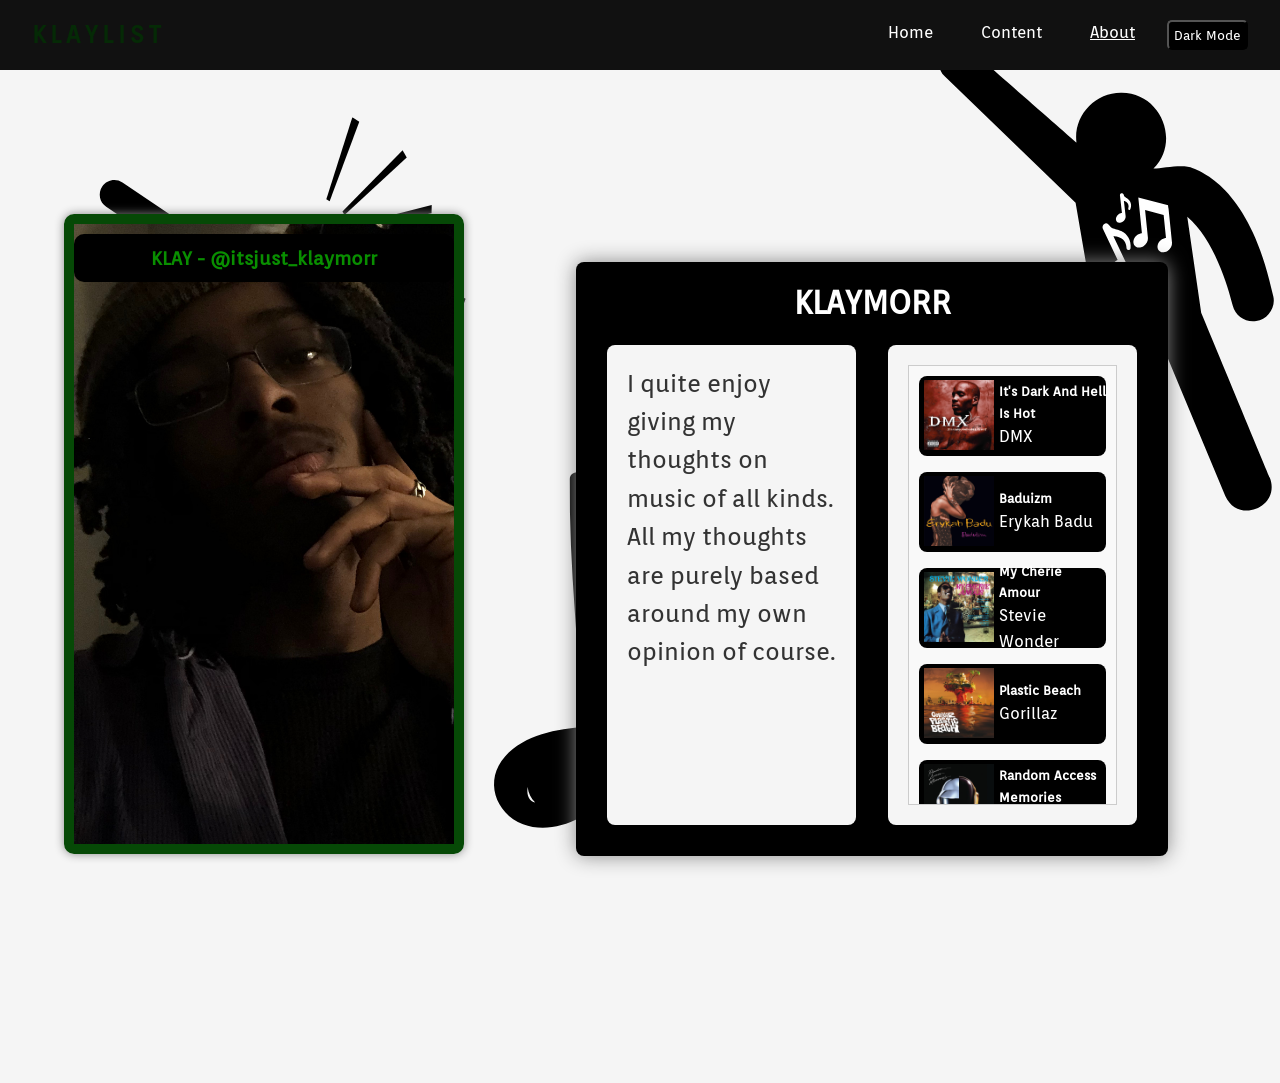
==== about.html @ 1bd3f994 "Add files via upload" ====
<!DOCTYPE html>
<html lang="en">
<head>
  <meta charset="UTF-8">
  <meta name="viewport" content="width=device-width, initial-scale=1.0">
  <title>KLAYLIST</title>
  <link rel="stylesheet" href="styles.css">
  <style>
    @import url('https://fonts.googleapis.com/css2?family=Orienta&display=swap');
</style>
</head>
<body>

  <header>
    <div class="logo"><a href="index.html">KLAYLIST</a></div>
    <nav>
      <button id="hamburger" class="hamburger">&#9776;</button>
      <ul id="nav-items" class="nav-items">
        <li><a href="#home">Home</a></li>
          <li class="dropdown">
            <a href="#genres" class="dropdown-toggle">Content</a>
            <ul class="dropdown-menu">
              <li><a href="album-reviews.html">Album Reviews</a></li>
              <li><a href="#pop">Artist Reviews</a></li>
              <li><a href="article.html">Articles</a></li>
              <li><a href="#jazz">Matchups</a></li>
            </ul>
          </li>
        <li><a class="active" href="about.html">About</a></li>
        <button id="theme-toggle" class="theme-toggle">Dark Mode</button>
      </ul>      
    </nav>
  </header>

  <main>

    <img class="decor-1" src="assets/fly.png">
    <img class="decor-2" src="assets/note.png">
    <img class="decor-3" src="assets/sing.png">

      <section id="spin-card">
        <a href="https://www.instagram.com/itsjust_klaymorr/?locale=gb&hl=am-et">
        <div class="spin-card-s1">
          <div class="spin-card-container">
            <div class="spin-card">
              <div class="front-card">
                <div class="top-banner">

                  <div class="left-banner">
                    <h3>KLAY - @itsjust_klaymorr</h3>
                  </div>

                </div>
                
                <!-- <img src="ph.png" alt="Front Image"/><hr> -->
                <!-- <p>Some words</p> -->

              </div>
              <div class="back-card">
                <img src="card-bg.png" alt="Back Image"/>
              </div>
              
            </div>
          </div>
        </div>
      </a>


          <div class="spin-card-s2">
              <center><h1>KLAYMORR</h1></center>

              <p class="age" id="age"></p>
              <div class="block-hold">
                <div class="block">
                    <p>I quite enjoy giving my thoughts on music of all kinds. All my thoughts are purely based around my own opinion of course.</p>
                </div>

                <div class="block">

                  <div class="scroll-section">

                    <div class="scroll-content">
                      <div class="sc-image">
                          <img src="covers/DMX/IDAHIS.png">
                      </div>

                        <div class="sc-text">
                          <h3>It's Dark And Hell Is Hot</h3>
                          <p>DMX</p>
                        </div>
                    </div>

                    <div class="scroll-content">
                      <div class="sc-image">
                          <img src="covers/Erykah Badu/Baduizm.png">
                      </div>

                        <div class="sc-text">
                          <h3>Baduizm</h3>
                          <p>Erykah Badu</p>
                        </div>
                    </div>

                    <div class="scroll-content">
                      <div class="sc-image">
                          <img src="covers/Stevie Wonder/My Cherie Amour.png">
                      </div>

                        <div class="sc-text">
                          <h3>My Cherie Amour</h3>
                          <p>Stevie Wonder</p>
                        </div>
                    </div>

                    <div class="scroll-content">
                      <div class="sc-image">
                          <img src="covers/Gorillaz/Plastic Beach.png">
                      </div>

                        <div class="sc-text">
                          <h3>Plastic Beach</h3>
                          <p>Gorillaz</p>
                        </div>
                    </div>

                    <div class="scroll-content">
                      <div class="sc-image">
                          <img src="covers/Daft Punk/RAM.png">
                      </div>

                        <div class="sc-text">
                          <h3>Random Access Memories</h3>
                          <p>Daft Punk</p>
                        </div>
                    </div>

                    <div class="scroll-content">
                      <div class="sc-image">
                          <img src="covers/EARTHGANG/Mirrorland.png">
                      </div>

                        <div class="sc-text">
                          <h3>Mirrorland</h3>
                          <p>EARTHGANG</p>
                        </div>
                    </div>

                    <div class="scroll-content">
                      <div class="sc-image">
                          <img src="covers/Big K.R.I.T/4IAMLT.png">
                      </div>

                        <div class="sc-text">
                          <h3>4eva Is A Mighty Long Time</h3>
                          <p>Big K.R.I.T.</p>
                        </div>
                    </div>

                    <div class="scroll-content">
                      <div class="sc-image">
                          <img src="covers/J. Cole/4YEO.png">
                      </div>

                        <div class="sc-text">
                          <h3>4 Your Eyez Only</h3>
                          <p>J. Cole</p>
                        </div>
                    </div>

                    <div class="scroll-content">
                      <div class="sc-image">
                          <img src="covers/Young Thug/BTG.png">
                      </div>

                        <div class="sc-text">
                          <h3>Beautiful Thugger Girls</h3>
                          <p>Young Thug</p>
                        </div>
                    </div>

                    <div class="scroll-content">
                      <div class="sc-image">
                          <img src="covers/Childish Gambino/BTI.png">
                      </div>

                        <div class="sc-text">
                          <h3>Because The Internet</h3>
                          <p>Childish Gambino</p>
                        </div>
                    </div>

                  </div>
                </div>
              </div>
          </div>
        </a>

      </section>
  </main>


    <!-- Footer -->

    <footer>
      <p>&copy; 2024 KLAYLIST. All rights reserved.</p>
      <p>Follow me on <a href="https://www.instagram.com/itsjust_klaymorr/?locale=gb&hl=am-et">Instagram</a></p>
    </footer>

    <script src="script.js"></script>

</body>
</html>
---- styles.css ----
* {
    margin: 0;
    padding: 0;
    box-sizing: border-box;
    scroll-behavior: smooth;
  }

  :root {
    --bg-color: #f5f5f5;
    --text-color: #333;
    --sec-text: #000000;
    --header-bg: #111;
    --header-text: #fff;
    --card-bg: #fff;
    --btn-bg: #000000;
    --btn-text: #fff;
    --toggle-text: #fff;
    --toggle-bg: #000000;
    --shadow-color: #064906;
    --light-color: #ffffff;
    --link-color: #052a06;
    --genre-color: #ffffff;
    --box-color: #1b431b;
    --box-text: #ffffff;
    --box-text2: #000000;
    --sub: #000000;
    --mono: #000000;
    --card-border: #064906;
  }
  
  /* Dark Mode Variables */
  .dark-mode {
    --bg-color: #121212;
    --text-color: #e0e0e0;
    --sec-text: #000000;
    --header-bg: #1e1e1e;
    --header-text: #e0e0e0;
    --card-bg: #1e1e1e;
    --btn-bg: #098e00;
    --btn-text: #ffffff;
    --toggle-text: #000000;
    --toggle-bg: #fff;
    --light-color: #ffffff;
    --link-color: #036f03;
    --genre-color: #ffffff;
    --box-color: #1b431b;
    --box-text: #ffffff;
    --box-text2: #ffffff;
    --sub: #fff;
    --mono: #ffffff;
    --card-border: #ffffff;
  } 

  html, body {
    overflow-x: hidden;
    height: 100%; /* Ensure the entire viewport height is covered */
    display: flex;
    flex-direction: column;
  }

  main {
    flex: 1;
  }
  
  body {
    font-family: Arial, sans-serif;
    line-height: 1.6;
    background-color: var(--bg-color);
    color: var(--text-color);
    font-family: "Orienta", sans-serif;
    transition: .5s ease-in-out;
  }
  a {
    text-decoration: none;
    color: var(--link-color);
  }
  a:hover {
    text-decoration: underline;
  }
  
  .orienta-regular {
    font-family: "Orienta", sans-serif;
    font-weight: 400;
    font-style: normal;
  }  

  .subheading {
    text-align: center;
    margin: 1rem;
    color: var(--btn-text);
  }

  @view-transition {
    navigation: auto;
  }

  /* Header */
  header {
    background-color: var(--header-bg);
    color: var(--header-text);
    display: flex;
    justify-content: space-between;
    align-items: center; /* Ensures items are vertically aligned */
    padding: 1rem 2rem;
    position: relative;
  }
  header .logo {
    font-size: 1.5rem;
    font-weight: bold;
    letter-spacing: 5px;
    text-decoration: none;
    color: #098e00;
  }
  
  header nav ul {
    list-style: none;
    display: flex;
    gap: 1rem;
  }
  header nav ul li a {
    color: var(--header-text);
    font-size: 1rem;
    margin: 1rem;
  }

  .active {
    text-decoration: underline;
  }

  .theme-toggle {
    color: var(--toggle-text);
    background-color: var(--toggle-bg);
    font-family: "Orienta", sans-serif;
    padding: 5px;
    border-radius: 5px;
    transition: .3s ease-in-out;
}

.theme-toggle:hover {
    box-shadow: 0px 0px 20px #888888;
}

.main-button {
  cursor: pointer;
  color: var(--toggle-text);
  background-color: var(--toggle-bg);
  font-family: "Orienta", sans-serif;
  padding: 1rem;
  border-radius: 5px;
  margin: 2rem;
  transition: .3s ease-in-out;
}

.main-button:hover {
  background-color: black;
  color: white;
}

  /* Hamburger Button */
.hamburger {
  display: none; /* Hidden by default on larger screens */
  font-size: 1.5rem;
  background: none;
  border: none;
  color: var(--header-text);
  cursor: pointer;
  margin: 0; /* Reset any default margin */
  padding: 0; /* Reset padding */
  transition: 0.3s ease-in-out;
}

/* Navigation Items */
.nav-items {
  list-style: none;
  display: flex;
  gap: 1rem;
  z-index: 2;
}

@media (max-width: 768px) {
  .hamburger {
    display: block; /* Show hamburger on smaller screens */
  }

  .nav-items {
    display: none; /* Hide nav items initially */
    flex-direction: column;
    position: absolute;
    top: 100%;
    right: 0;
    background-color: var(--header-bg);
    width: 100%;
    padding: 1rem;
    box-shadow: 0 4px 6px rgba(0, 0, 0, 0.1);
    text-align: center;
  }

  .nav-items.show {
    display: flex; /* Show nav items when toggled */
    position: absolute;
  }
}
  

.sub-head {
  color: var(--sub);
  text-align: center;
}

        /* Card styling */
        .card {
            margin: 10px auto;
            padding: 15px;
            max-width: 400px;
            border: 1px solid #ccc;
            border-radius: 5px;
            background-color: #fafafa;
            box-shadow: 0 2px 5px rgba(0, 0, 0, 0.1);
            display: none; /* Hidden by default */
        }

        .card.visible {
            display: block;
        }

        .card-title {
            font-size: 18px;
            font-weight: bold;
        }

        .card-content {
            font-size: 14px;
            color: #555;
        }


  /* Hero Section */


.hero {
    color: var(--light-color);
    padding: 5px;
    height: 250px;
    margin-top: 0px;
    text-align: center;
  }
  
  .overwrap {
    background-image: url("banner.png");
    background-repeat:no-repeat;
    background-size: cover;
    background-position: center;
    background-attachment: fixed;
    justify-content: center;
    align-items: center;
  }
  
  .hero p {
    color: var(--light-color);
  }
  
  .hero h1 {
    margin-top: 4.3rem;
    margin-bottom: 0;
    font-size: 50px;
  }


  /* Main sections */
  main {
    padding: 2rem;
  }

  .flex {
    display: flex;
  }

  @media (max-width: 768px) {
    .flex {
      flex-direction: column;
    }
  }

  .featured {
    display: inline-block;
    background-color: var(--card-bg);
    color: var(--text-color);
    padding: 1.5rem;
    margin-bottom: 2rem;
    border-radius: 8px;
    box-shadow: 0 4px 6px rgba(0, 0, 0, 0.1);
    width: 75%;
  }
  .featured h1 {
    margin-bottom: 1rem;
  }
  .featured-item {
    display: flex;
    gap: 1rem;
    justify-content: center;
    align-items: center;
  }
  .featured-item img {
    min-width: 50%;
    max-width: 150px;
    border-radius: 8px;
    margin-right: 10px;
    border-style: solid;
    border-color: white;
  }
  .featured-item .btn {
    display: inline-block;
    background-color: var(--btn-bg);
    color: var(--btn-text);
    padding: 0.5rem 1rem;
    border-radius: 5px;
    margin-top: 1rem;
    transition: .3s ease-in-out;
  }

  .featured-item .btn:hover {
    box-shadow: 0px 0px 20px #888888;
  }


  .side-hero {
    width: 100%;
    display: inline-block;
    background-color: var(--card-bg);
    color: var(--text-color);
    padding: 1.5rem;
    margin-bottom: 2rem;
    border-radius: 8px;
    box-shadow: 0 4px 6px rgba(0, 0, 0, 0.1);
    margin-left: 20px;
  }
  .side-hero h1 {
    margin-bottom: 1rem;
  }
  .side-hero-item {
    display: flex;
    gap: 1rem;
  }
  .side-hero-item img {
    max-width: 150px;
    border-radius: 8px;
  }
  .side-hero-item .btn {
    display: inline-block;
    background: #007BFF;
    color: #fff;
    padding: 0.5rem 1rem;
    border-radius: 5px;
    margin-top: 0.5rem;
  }
  .side-hero-item .btn:hover {
    background: #0056b3;
  }
  
  /* Recent reviews */
  .recent-reviews {
    background-color: var(--card-bg);
    color: var(--text-color);
    padding: 2.5rem;
    border-radius: 8px;
    box-shadow: 0 4px 6px rgba(0, 0, 0, 0.1);
  }
  .review-grid {
    display: grid;
    grid-template-columns: repeat(auto-fit, minmax(200px, 1fr));
    gap: 1rem;
  }
  .review-card {
    background: #f9f9f9;
    border: 1px solid #ddd;
    border-radius: 8px;
    padding: 1rem;
    text-align: center;
  }
  .review-card img {
    max-width: 100%;
    border-radius: 8px;
  }
  .review-card h3 {
    margin: 0.5rem 0;
    color: var(--sec-text);
  }

  .review-card p {
    color: var(--sec-text);
  }

  .review-card img {
    width: 100%; 
    aspect-ratio: 3 / 2;
    object-fit: cover;
    border-radius: 8px;
    /* filter: grayscale(100%) sepia(100%) hue-rotate(95deg) saturate(300%) brightness(70%);
    transition: filter 0.3s ease; */
  }

  /* .review-card img:hover {
    filter: none;
  } */

  /* Grid Review Card */

  .grid-review-card {
    background-color: black;
    border-radius: 8px;
    width: 100%; /* Allows the card to take up its full column */
    max-width: 100%; /* Optional: Limits card growth */
    margin: 0 auto;
    padding: 5px;
    cursor: pointer;
    transition: .3s ease-in-out;
  }

  .grid-review-card:hover {
    box-shadow: 0px 0px 20px #888888;
  }

  .grid-review-card img {
    width: 100%;
    padding: 10px;
    aspect-ratio: 3 / 2;
    object-fit: cover;
  }

  .grid-review-card, h3 p {
    text-align: center;
    color: white;
  }

  .flex5 {
    display: grid;
    grid-template-columns: repeat(auto-fit, minmax(250px, 1fr));
    gap: 1rem; /* Adds consistent spacing between cards */
    padding: 1rem; /* Optional: Adds inner spacing around the container */
    width: 100%; /* Ensures the container does not exceed its parent */
    box-sizing: border-box;
  }

  @media (max-width: 768px) { /* For smaller screens */
      .flex5 {
          grid-template-columns: repeat(2, 1fr); 
      }
  }

  @media (max-width: 480px) { /* For iPhone and similar small screens */
    .flex5 {
        grid-template-columns: repeat(2, 1fr); /* Force exactly 2 cards per row */
        gap: 0.5rem; /* Optional: Smaller gap for tighter layouts */
    }
    .grid-review-card {
      font-size: 12px;
    }
  }

  .flex6 {
    display: grid;
    grid-template-columns: repeat(auto-fit, minmax(250px, 1fr));
    gap: 1rem; /* Adds consistent spacing between cards */
    padding: 1rem; /* Optional: Adds inner spacing around the container */
    width: 100%; /* Ensures the container does not exceed its parent */
    box-sizing: border-box;
  }

  @media (max-width: 768px) { /* For smaller screens */
    .flex6 {
        grid-template-columns: repeat(2, 1fr); 
    }
  }

  @media (max-width: 480px) { /* For iPhone and similar small screens */
    .flex6 {
        grid-template-columns: repeat(2, 1fr); /* Force exactly 2 cards per row */
        gap: 0.5rem; /* Optional: Smaller gap for tighter layouts */
    }
    .grid-review-card {
      font-size: 12px;
    }
  }

/* S-Side Section */

  .s-side img {
    width: 15%;
    margin: 5px;
    margin-top: 1.5rem;
    cursor: pointer;
    transition: .3s ease-in-out;
  }

  .s-side img:hover {
    box-shadow: 0px 0px 20px #888888;
  }

  .s-side img, .init {
    margin-left: 3.5rem;
  }

  /* Quote Stuff */

  .quote-container {
    display: flex;
    justify-content: center;
    align-items: center;
  }
  
  .quote-content {
    font-family: "Orienta", sans-serif;
    background-color: red; 
  }
  

  /* Underground Section */

  .underground-section {
    background-color: var(--card-bg);
    color: var(--text-color);
    padding: 1.5rem;
    border-radius: 8px;
    box-shadow: 0 4px 6px rgba(0, 0, 0, 0.1);
    margin-top: 2rem;
  }

  .ug-card {
    background: #f9f9f9;
    border: 1px solid #ddd;
    border-radius: 8px;
    padding: 1rem;
    text-align: center;
    width: 50%;
    margin: 1.5rem;
  }
  .ug-card img {
    max-width: 80%;
    width: 50%;
    border-radius: 50%;
    border-style: solid;
    border-color: #333;
    transition: .3s ease-in-out;
    animation: rotate 10s linear infinite;
    animation-direction: reverse;
  }

  .ug-card img:hover {
    box-shadow: 0px 0px 20px var(--shadow-color);
  }

  /* Navbar Dropdown Menu */

  .dropdown {
    position: relative;
  }
  
  .dropdown-menu {
    list-style: none;
    background-color: black;
    position: absolute;
    top: 100%;
    left: -1rem;
    display: none;
    margin: 0;
    padding: 0.5rem 0;
    border-radius: 4px;
    box-shadow: 0 4px 6px rgba(0, 0, 0, 0.1);
    z-index: 1000;
    width: 8rem;
  }
  
  .dropdown-menu li {
    padding: 0;
    margin: 0;
    text-align: center;
  }
  
  .dropdown-menu a {
    padding: 0.5rem 1rem;
    color: var(--header-text);
    display: block;
    text-decoration: none;
    transition: background-color 0.2s ease;
  }
  
  .dropdown-menu a:hover {
    background-color: var(--btn-bg);
    color: var(--btn-text);
  }
  
  .dropdown:hover .dropdown-menu {
    display: block;
  }
  
  /* Ensure dropdown doesn't interfere with other nav styles */
  .nav-items li {
    position: relative;
  }

  /* Define the keyframes for rotation */
  @keyframes rotate {
    0% {
      transform: rotate(0deg);
    }
    100% {
      transform: rotate(360deg);
    }
  }

  .ug-card h3 {
    margin: 0.5rem 0;
    color: var(--sec-text);
  }

  .ug-card p {
    color: var(--sec-text);
  }
  
  /* Footer */
  footer {
    text-align: center;
    background-color: var(--header-bg);
    color: var(--header-text);
    padding: 1rem 0;
    margin-top: 2rem;
    position: relative;
  }
  footer a {
    color: var(--link-color);
  }
  footer a:hover {
    text-decoration: underline;
  }


  /* Review Page Start */

  #review-space {
    justify-self: center;
    margin: 2rem;
    background-color: var(--header-bg);
    border-radius: 8px;
    min-height: 500px;
    width: 60%;
  }

  .review-content {
    display: flex;
    justify-content: center;
    align-items: center;
  }


  /* Review Cards Init */

  .review-content {
    display: flex;
    justify-content: center;
    margin: 2rem;
    background-color: var(--toggle-bg);
    color: var(--text-color);
    padding: 1.5rem;
    border-radius: 8px;
    box-shadow: 0 4px 6px rgba(0, 0, 0, 0.1);
    min-height: 15rem;
    flex-wrap: wrap;
  }

  .mrp-card {
    cursor: pointer;
    position: relative;
    margin: 1rem;
    width: 15rem;
    height: 15rem;
    border-radius: 8px;
    overflow: hidden;
    display: flex;
    align-items: center;
    justify-content: center;
    transition: transform 0.3s ease-in-out;
}

.mrp-card .background {
    position: absolute;
    top: 0;
    left: 0;
    width: 100%;
    height: 100%;
    background-size: cover;
    background-position: center;
    transition: filter 0.3s ease-in-out;
    z-index: 1;
}

.mrp-card:hover .background {
    filter: blur(5px);
}

.mrp-card .info {
    position: relative;
    z-index: 2;
    color: var(--text-color);
    padding: 10px;
    border-radius: 1.5rem;
    background-color: var(--bg-color);
    text-align: center;
    opacity: 0;
    transition: opacity 0.3s ease-in-out;
}

.mrp-card-info {
  text-decoration: none;
  display: flex;
}

.mrp-card:hover .info {
    opacity: 1;
}

.mrp-card h3,
.mrp-card p {
    margin: 0;
    font-family: 'Orienta', sans-serif;
}

.mrp-card h3 {
    font-size: 1.5rem;
}

.mrp-card p {
    font-size: 1rem;
    margin-top: 0.5rem;
}

.mrp2-card {
  background-color: var(--bg-color);
  border-radius: 8px;
  transition: 0.3s ease-in-out;
  margin: 1rem;
  padding: 0.5rem;
}

.mrp2-card:hover {
  box-shadow: 0px 0px 20px #888888;
}

.mrp2-card img {
  cursor: pointer;
  position: relative;
  margin: .5rem;
  width: 5rem;
  height: 5rem;
  border-radius: 8px;
}

.mrp2-card-info {
  text-align: center;
  font-size: 1rem;
}

.review-info-des {
  text-decoration: none;
}

.review-info-des img {
  width: 10rem;
}


#review-area {
  background-color: var(--header-bg);
  border-radius: 8px;
  margin: 1rem;
  padding: 0.5rem;
}

#reviews {
  background-color: var(--header-bg);
  border-radius: 8px;
  margin: .5rem;
  padding: 0.5rem;
}

/* Category Bard */

.categories {
  font-size: 25px;
  width: 200px;
  margin: 0 auto;
  text-decoration: none;
}

#genre-select {
  background-color: var(--genre-color);
  margin: 0 auto;
  width: 200px;
  text-decoration: none;
}

        /* Style the dropdown menu */
        select {
          font-size: 16px;
          padding: 8px 12px;
          border: 2px solid #ddd;
          border-radius: 5px;
          background-color: #f9f9f9;
          cursor: pointer;
          transition: all 0.3s ease;
      }

      select:hover {
          border-color: #333;
          background-color: #f0f0f0;
      }

      select:focus {
          outline: none;
          border-color: #007bff;
          background-color: #e9ecef;
      }

      /* Style the label */
      label {
          font-size: 15px;
          margin-left: 40px;
          margin-right: 40px;
          font-weight: bold;
      }

/* Card For Review */

.card {
  display: none; /* Hide cards by default */
  margin: 10px;
  padding: 10px;
}
.card.active {
  display: block; /* Show filtered cards */
}

/* Article CSS */

#article-space {
  background-color: var(--header-bg);
  border-radius: 8px;
  margin: 2rem;
  padding: 0.5rem;
  height: 25rem;
  display: flex;
  justify-content: space-between;
  box-shadow: 0px 0px 10px #888888;
}

#article-space3 {
  background-color: var(--header-bg);
  border-radius: 8px;
  margin: 2rem;
  padding: 0.5rem;
  height: 15rem;
  display: flex;
  justify-content: space-between;
  box-shadow: 0px 0px 10px #888888;
}

#article-space2, h2 p {
  color: white;
}

#article-space2 {
  background-color: var(--header-bg);
  border-radius: 8px;
  margin: 2rem;
  padding: 2rem;
  box-shadow: 0px 0px 10px #888888;
}

#article-space2 p {
  margin-bottom: 1rem;
}

#article-space2 h2 {
  margin-top: 2rem;
}

.image-area img {
  width: 100%;
  aspect-ratio: 16 / 9; /* Use your desired ratio */
  object-fit: cover;
}

.inner-box {
  display: flex;
  justify-content: center;
  align-items: center;
  background-color: var(--bg-color);
  border-radius: 8px;
  padding: 5px;
  height: auto;
  min-height: 15rem;
  box-sizing: border-box;
  font-size: 1.5rem;
}

.inner-box * {
  margin: 0;
}

.inner-box2 {
  display: flex;
  justify-content: center;
  align-items: center;
  background-color: var(--bg-color);
  border-radius: 8px;
  padding: 5px;
  height: 15rem;
}

.inner-box2 p {
  font-size: 5rem;
}

.inner-box3 {
  display: flex;
  justify-content: center;
  align-items: center;
  background-color: var(--bg-color);
  border-radius: 8px;
  padding: 5px;
  height: auto;
  min-height: 5rem;
  box-sizing: border-box;
  font-size: 1.5rem;
}

.inner-box3 * {
  margin: 0;
}

.inner-box3 p {
  padding-top: 2rem;
}

.mrp-card a {
  text-decoration: none !important;
}

.box1 {
  position: relative;
  width: 22rem;
  background-color: var(--box-color);
  margin: 1rem;
  padding: 1rem;
  border-radius: 8px;
}

.box1 img {
  width: 20rem;
}

.middle {
  display: flex;
  justify-content: center; /* Horizontal centering */
  align-items: center;
}

.box2 {
  position: relative;
  width: 70rem;
  background-color: var(--box-color);
  margin: 1rem;
  padding: 1rem;
  border-radius: 8px;
}

.box2 h3 {
  margin-bottom: 1rem;
  font-size: 1.5rem;
  background-color: var(-);
}

.box2, h1 {
  color: var(--box-text);
}

.box3 p {
  margin-top: -2rem;
  margin-bottom: .5rem;
  color: var(--box-text2);
}

.box3 {
  position: relative;
  width: 35rem;
  background-color: var(--box-color);
  margin: 1rem;
  padding: 1rem;
  border-radius: 8px;
}

.box3 h1 {
  margin-top: 1rem;
  color: var(--box-text);
}

.box4 {
  position: relative;
  width: 35rem;
  background-color: var(--box-color);
  margin: 1rem;
  padding: 1rem;
  border-radius: 8px;
}

.box4 p {
  margin-top: -2rem;
  margin-bottom: .5rem;
  color: var(--box-text2);
}

.box4 {
  position: relative;
  width: 35rem;
  background-color: var(--box-color);
  margin: 1rem;
  padding: 1rem;
  border-radius: 8px;
}

.box4 h1 {
  margin-top: 1rem;
  color: var(--box-text);
}

/* About CSS */

.about-space {
  background-color: var(--header-bg);
  border-radius: 8px;
  margin: 1rem;
  padding: 2rem;
  box-shadow: 0px 0px 10px #888888;
}

  /* Spin Card */

  .top-banner {
    display: flex;
    padding: 10px;
    justify-content: center;
  }

  .left-banner {
    text-align: left;
    background-color: #000000;
    max-height: 3rem;
    padding: 10px;
    text-align: center;
    color: #098e00;
  }

  .spin-card-container {
    perspective: 1000px;
    margin-top: 7rem;

  }
  
  #spin-card {
    display: flex;
  }

  .spin-card {
    margin: 2rem;
    width: 25rem;
    height: 40rem;
    position: relative;
    transform-style: preserve-3d; /* Enables 3D transformations */
    animation: spin 8s linear infinite; /* Spin animation */
  }
  
  .spin-card div {
    position: absolute;
    width: 100%;
    height: 100%;
    backface-visibility: hidden; /* Hides the back side when not facing the viewer */
    border-radius: 10px;
    overflow: hidden;
  }

  .spin-card-s1 {
    width: 25%;
  }

  .spin-card-s2 {
    width: 75%;
    margin: 5rem;
    background-color: #000000;
    border-radius: 8px;
    padding: 15px;
    margin-top: 10rem;
    min-height: 10rem;
    box-shadow: 0px 0px 20px #888888;
  }

  .spin-card-s2 h1 {
    font-size: 2rem;
  }
  
  .front-card {
    background-image: url(klaymorr.png);
    background-repeat: no-repeat;
    background-size: cover;
    display: flex;
    border-style: solid;
    border-color: var(--card-border);
    border-width: 10px;
    flex-direction: column;
    justify-content: center;
    align-items: center;
    text-align: center;
    box-shadow: 0px 0px 10px #888888;
    transition: .3s ease-in-out;
  }

  .front-card:hover {
    box-shadow: 0px 0px 50px #278801;
  }
  
  /* .front-card img {
    max-width: 90%;
    height: 20rem;
    border-radius: 10px;
    position: relative;
    margin-top: -12rem;
  } */

  .front-card p {
    margin-top: 1rem;
  }
  
  .back-card {
    background-color: #333;
    transform: rotateY(180deg);
    border-style: solid;
    border-color: var(--card-border);
    box-shadow: 0px 0px 10px #888888;
    transition: .3s ease-in-out;
  }
  .back-card:hover {
    box-shadow: 0px 0px 50px #278801;
  }
  
  .back-card img {
    width: 100%;
    height: 100%;
    object-fit: cover;
  }
  
  @keyframes spin {
    0% {
      transform: rotateY(0);
    }
    100% {
      transform: rotateY(360deg);
    }
  }

  .age {
    font-size: 2em;
    color: #333;
  }

  .block-hold {
    display: flex;
    justify-content: center;
    align-items: center;
  }

  .block {
    margin: 1rem;
    width: 50%;
    background-color: var(--bg-color);
    height: 30rem;
    border-radius: 8px;
    padding: 20px;
  }

  .block p {
    font-size: 1.5rem;
  }

  .decor-1, .decor-2, .decor-3 {
    position: absolute;
    z-index: -1;
  }

  .decor-1 {
    right: -5rem;
    top: 2rem;
  }

  .decor-2 {
    right: 25rem;
    bottom: 2rem;
  }

  .decor-3 {
    top: 6rem;
    left: 2rem;
  }

  .scroll-section {
    width: 100%; /* Set the width of the section */
    height: 100%; /* Set the height of the section */
    overflow-y: scroll; /* Enable vertical scrolling */
    border: 1px solid #ccc; /* Add a border for clarity */
    padding: 10px; /* Add some padding */
    background-color: #f9f9f9; /* Set a background color */
  }

  .scroll-content {
    background-color: rgb(0, 0, 0);
    height: 5rem;
    display: flex;
    margin-bottom: 1rem;
    align-items: center;
    border-radius: 8px;
  }

  .scroll-content p {
    font-size: 1rem;
    color: white;
  }

  .scroll-content h3 {
    font-size: smaller;
    color: white;
  }

  .sc-image img {
    padding: 5px;
    margin-top: 6px;
    width: 5rem;
    align-self: center;
  }

  .sc-number {
    padding-left: 5px;
    padding-right: 5px;
  }

/* Tablet Size (for screens 768px and smaller) */
@media (max-width: 768px) {
  .spin-card {
    width: 20rem;
    height: 32rem;
    justify-self: center;
    margin-bottom: 8rem;
    margin-top: -4rem;
  }

  .front-card img {
    max-width: 60%;
  }

  .front-card p {
    font-size: 0.9rem;
  }
  #spin-card {
    display: inline-block;
    width: 100%;
  }
  .spin-card-s1 {
    width: 100%;
  }

  .spin-card-s2 {
    width: 100%;
    margin: 0rem;
  }
  .block-hold {
    display: block;
    width: 95%;
  }
  
  .block {
    width: 100%;
    height: 100%;
  }

  .left-banner h3 {
    font-size: 25px;
  }
  
  .decor-1, .decor-2, .decor-3 {
    display: none;
  }

  .scroll-section {
    width: 100%; /* Set the width of the section */
    height: 500px; 
  }
}

/* Mobile Size (for screens 480px and smaller) */
@media (max-width: 480px) {
  .spin-card {
    width: 15rem;
    height: 24rem;
    margin-bottom: 5rem;
    margin-top: -4rem;
    justify-self: center;
  }

  .front-card img {
    max-width: 50%;
  }

  .front-card p {
    font-size: 0.8rem;
  }
  .front-card img {
    max-width: 80%;
    height: auto;
    border-radius: 10px;
    position: relative;
    margin-top: -2.5rem;
  }
  #spin-card {
    display: block;
  }
  .spin-card-s1 {
    width: 100%;
  }

  .spin-card-s2 {
    width: 100%;
    margin: 0rem;
  }

  .block-hold {
    display: block;
    width: 100%;
  }
  
  .block {
    width: 90%;
    height: 100%;
  }

  .left-banner h3 {
    font-size: 15px;
    align-self: center;
  }

  .decor-1, .decor-2, .decor-3 {
    display: none;
  }

  .scroll-content h3 {
    font-size: smaller;
  }

  .scroll-content p {
    font-size: 12px;
  }
}

@media (max-width: 820px) {
  #spin-card {
    display: block;
    width: 100%;
  }

  .decor-1, .decor-2, .decor-3 {
    display: none;
  }
}

/* Rating Section */

  /* .star-rating {
    display: flex;
    direction: row-reverse;
    cursor: pointer;
    user-select: none; 
  }

  .star-rating span {
    font-size: 2rem;
    color: gray;
    padding: 0 5px;
    transition: color 0.2s ease-in-out;
  }

  .star-rating span:hover,
  .star-rating span:hover ~ span {
    color: gold;
  }

  .star-rating span.active,
  .star-rating span.active ~ span {
    color: gold;
  }

  .star-rating span:focus {
    outline: 2px solid gold; 
    outline-offset: 2px;
  } */

/* Article Css */

.article-container {
  max-width: 1200px;
  margin: 2rem auto;
  padding: 1rem;
  background-color: var(--card-bg);
  border-radius: 8px;
  box-shadow: 0 2px 8px rgba(0, 0, 0, 0.1);
}

/* Article Header */
.article-header h1 {
  font-size: 2rem;
}

.article-header h2 {
  margin-top: -5px;
}

.article-header {
  text-align: center;
}

.article-meta {
  font-size: 0.9rem;
  color: gray;
}

/* Article Content */
.article-content img.article-image {
  display: flex;
  max-width: 100%;
  border-radius: 8px;
  margin-bottom: 1rem;
  margin-left: auto;
  margin-right: auto;
  padding: 2rem;
  object-fit: cover;
}

.article-image {
  display: block;     
  width: 100%;        
  object-fit: cover;
  background-position: center;
}

.article-content h2 {
  margin-top: 1.5rem;
  font-size: 1.5rem;
  padding-bottom: 0.5rem;
}

.article-content p {
  margin-bottom: 1rem;
}

.album-list {
  display: grid;
  gap: 1.5rem;
}

.album-card {
  background-color: var(--bg-color);
  border: 1px solid #ddd;
  border-radius: 8px;
  box-shadow: 0 2px 4px rgba(0, 0, 0, 0.1);
  padding: 1.5rem;
  transition: 0.2s ease-in-out;
}

.album-card:hover {
  box-shadow: 0px 0px 20px #ffffff;
}

.album-card h2 {
  font-size: 1.5rem;
  color: #444;
}

.album-card p {
  margin: 0.5rem 0;
  font-size: 1.7rem;
}

.shift {
  padding-right: 3rem;
  text-indent: 1.5rem;
}

.shift2 {
  margin: 1rem;
}

.album-card .score {
  color: #238804;
  font-weight: bold;
}

.side-1 {
  width: 85%;
  margin-left: 5rem;
  margin-top: 0.6rem;
}

.side-2 {
  width: 45%;
  justify-content: center;
  align-items: center;
}

.side-2 img {
  width: 100%;
  box-shadow: 0px 0px 20px #888888;
}

.overview-area {
  background-color: var(--bg-color);
  border-radius: 8px;
  padding: 1rem;
  min-width: 75%;
}

.indent {
  text-indent: 1rem;
}

.flex2 {
  display: flex;
  justify-content: center;
  align-items: center;
}

/* Article Footer */
.article-footer {
  text-align: center;
  margin-top: 2rem;
}

.article-footer .btn {
  background-color: var(--btn-bg);
  color: var(--btn-text);
  padding: 0.5rem 1rem;
  border: none;
  border-radius: 4px;
  cursor: pointer;
}

.article-footer .btn:hover {
  background-color: lighten(var(--btn-bg), 10%);
}

/* Media Queries For Article */

@media (max-width: 930px) {
  .side-1 {
    margin-left: 0;
  }
  .side-2 {
    width: 100%;
  }
  .shift {
    padding-right: 0;
  }
  h2, em {
    text-align: center;
  }
  h1 {
    text-align: center;
  }
  .article-header p {
    text-align: center;
  }
  .indent {
    text-indent: 0;
  }
  .dropdown-menu {
    width: 100%;
    left: 0;
  }
}

/* Footer */
footer {
  text-align: center;
  padding: 1rem;
  background-color: var(--header-bg);
  color: var(--header-text);
}


  /* Media Queries */
@media (max-width: 768px) {
    header {
      padding: 1rem;
      text-align: center;
    }
    header nav ul {
      justify-content: center;
      gap: 0.5rem;
    }
    .featured-item {
      flex-direction: column; /* Stack image and text vertically */
      align-items: center;
      text-align: center;
    }
    .featured-item img {
      max-width: 80%; /* Full width for smaller screens */
      height: auto;
      min-width: 30%;
    }
    .flex {
      display: block;
    }
    .featured {
      display: inline-block;
      background-color: var(--card-bg);
      color: var(--text-color);
      padding: 1.5rem;
      margin-bottom: 2rem;
      border-radius: 8px;
      box-shadow: 0 4px 6px rgba(0, 0, 0, 0.1);
      width: 100%;
    }
    .side-hero {
      width: 100%;
      display: inline-block;
      background-color: var(--card-bg);
      color: var(--text-color);
      padding: 1.5rem;
      margin-bottom: 2rem;
      border-radius: 8px;
      box-shadow: 0 4px 6px rgba(0, 0, 0, 0.1);
      margin-left: 0px;
    }
    .s-side img {
      width: 55%;
      border-radius: 50%;
      margin: 5px;
      cursor: pointer;
      transition: .3s ease-in-out;
    }
    .ug-card {
      background: #f9f9f9;
      border: 1px solid #ddd;
      border-radius: 8px;
      padding: 1rem;
      text-align: center;
      width: 100%;
    }
    .underground-section {
      text-align: center;
    }
    .recent-reviews {
      text-align: center;
    }
    .side-hero h1 {
      text-align: center;
    }
    .featured h1 {
      text-align: center;
    }
    .ug-card {
      margin: 0px;
      margin-bottom: 1rem;
    }
    .box1 {
      position: relative;
      margin-top: 1rem;
      max-width: 100%;
      width: 100%;
      margin: 0px;
      padding: 0px;
      margin-right: 1rem;
      background: none;
      box-sizing: border-box
    }
    .box1 img {
      margin-left: 1rem;
      width: 100%;
      position: relative;
      box-sizing: border-box
    }
    .box2 {
      position: relative;
      max-width: 100%;
      width: 100%;
      margin-top: 1rem;
      margin-left: 0px;
      margin-right: 1rem;
      box-sizing: border-box
    }
    .box3 {
      position: relative;
      max-width: 100%;
      width: 100%;
      margin-top: 1rem;
      margin-left: 0px;
      margin-right: 1rem;
      box-sizing: border-box;
    }
    .box4 {
      position: relative;
      max-width: 100%;
      width: 100%;
      margin-top: 1rem;
      margin-left: 0px;
      margin-right: 1rem;
      box-sizing: border-box;
    }

    .mini-flex {
      display: flex;
      justify-content: center;
      align-items: center;
    }

    #article-space {
      overflow: hidden;
      display: inline-block;
      height: 100%;
      width: 100%;
      border: solid #036f03;
      box-sizing: border-box
    }
    #article-space2 {
      overflow: hidden;
      display: inline-block;
      height: 100%;
      width: 100%;
      border: solid #036f03;
      box-sizing: border-box
    }
    #article-space2 h2 {
      text-align: center;
    }
    #article-space3 {
      overflow: hidden;
      display: inline-block;
      height: 100%;
      width: 100%;
      border: solid #036f03;
      box-sizing: border-box
    }
    #featured-description, h2 {
      font-size: 1rem;
    }
  }
  
  @media (max-width: 480px) {
    header .logo {
      font-size: 1.2rem;
    }
    header nav ul li a {
      font-size: 0.9rem;
    }
    .featured h1, .recent-reviews h2 {
      font-size: 1.2rem;
    }
    .featured-item img {
      min-width: 30%;
    }
    .review-card h3 {
      font-size: 1rem;
    }
    .flex {
      display: block;
    }
    .featured {
      display: inline-block;
      background-color: var(--card-bg);
      color: var(--text-color);
      padding: 1.5rem;
      margin-bottom: 2rem;
      border-radius: 8px;
      box-shadow: 0 4px 6px rgba(0, 0, 0, 0.1);
      width: 100%;
    }
    .side-hero {
      width: 100%;
      display: inline-block;
      background-color: var(--card-bg);
      color: var(--text-color);
      padding: 1.5rem;
      margin-bottom: 2rem;
      border-radius: 8px;
      box-shadow: 0 4px 6px rgba(0, 0, 0, 0.1);
      margin-left: 0px;
    }
    .s-side img {
      width: 35%;
      border-radius: 50%;
      margin: 5px;
      margin-left: 1.5rem;
      cursor: pointer;
      transition: .3s ease-in-out;
    }
    .ug-card {
      background: #f9f9f9;
      border: 1px solid #ddd;
      border-radius: 8px;
      padding: 1rem;
      text-align: center;
      width: 100%;
    }
    .underground-section {
      text-align: center;
    }
    .recent-reviews {
      text-align: center;
    }
    .side-hero h1 {
      text-align: center;
    }
    .featured h1 {
      text-align: center;
    }
    .ug-card {
      margin: 0px;
      margin-bottom: 1rem;
    }
    #featured-description, h2 {
      font-size: 1rem;
    }
  }

  @media (max-width: 1024px) {
    .inner-box2 p {
      font-size: 3rem;
    }

    .box1 img {
      margin: 0;
    }

    .box1 {
      width: 95%;
    }

    .box3 h1 {
      font-size: 1rem;
    }
  }

  @media (max-width: 1250px) {
    .box3 p {
      font-size: 2rem;
    }
  }
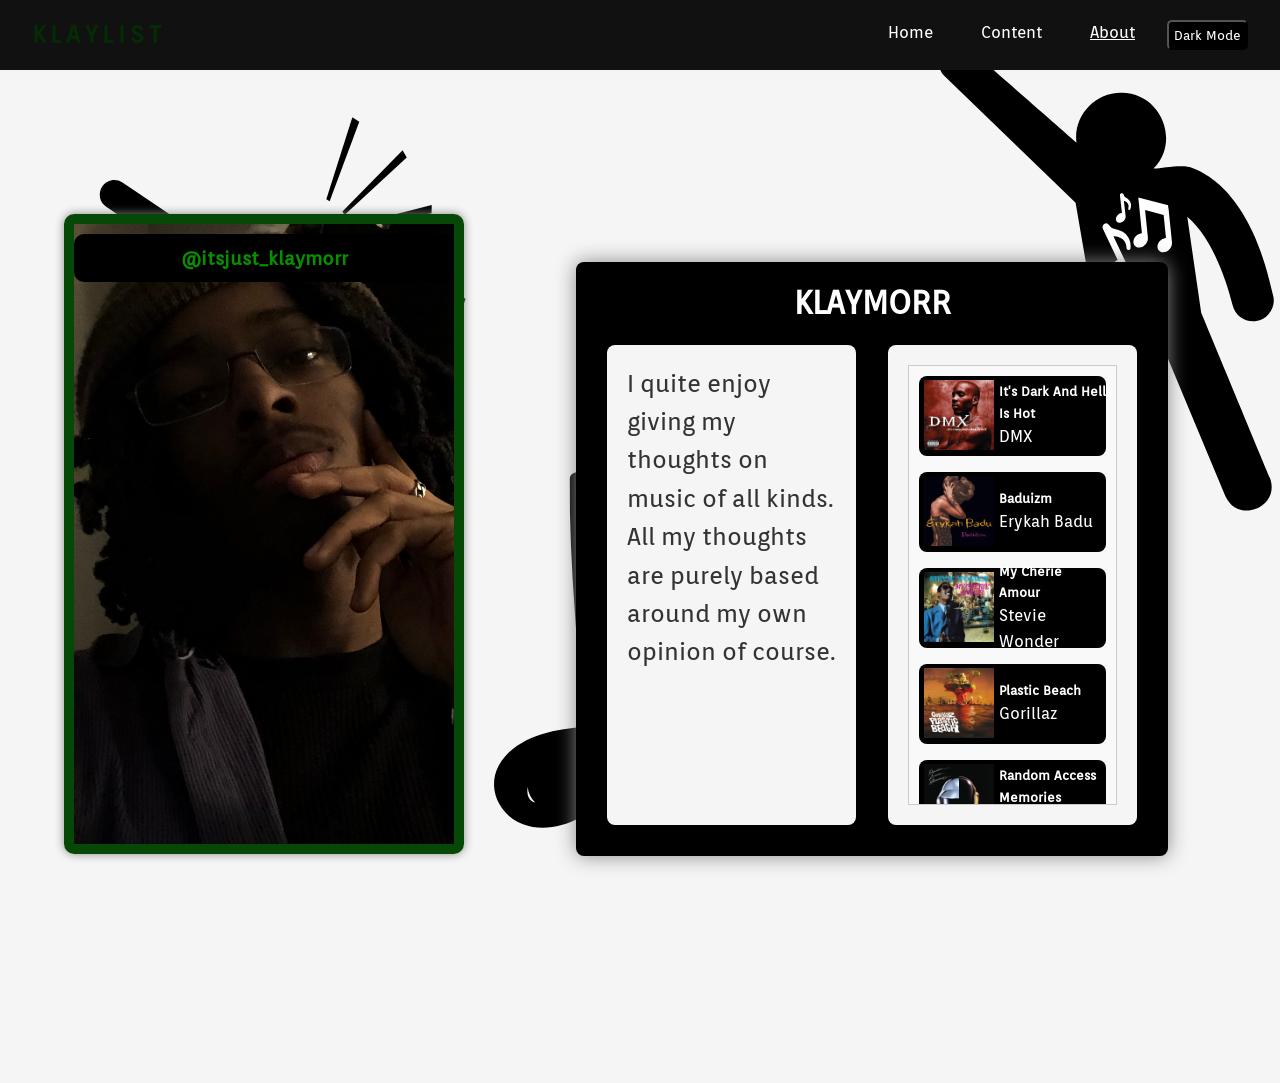
==== commit c9698ea6: "Add files via upload" ====
--- a/about.html
+++ b/about.html
@@ -47,7 +47,7 @@
                 <div class="top-banner">
 
                   <div class="left-banner">
-                    <h3>KLAY - @itsjust_klaymorr</h3>
+                    <h3>@itsjust_klaymorr</h3>
                   </div>
 
                 </div>
--- a/styles.css
+++ b/styles.css
@@ -1226,7 +1226,7 @@
     margin-bottom: 1rem;
     align-items: center;
     border-radius: 8px;
-  }
+  } 
 
   .scroll-content p {
     font-size: 1rem;
@@ -1376,6 +1376,31 @@
   .decor-1, .decor-2, .decor-3 {
     display: none;
   }
+}
+
+@media (max-width: 930px) {
+  .left-banner h3 {
+    font-size: 20px;
+    align-self: center;
+  }
+}
+
+@media (max-width: 400px) {
+  .left-banner h3 {
+    font-size: 15px;
+    margin-top: 0.2rem;
+    align-self: center;
+    justify-self: center;
+  }
+}
+
+@media (max-width: 800px) {
+  #spin-card {
+    display: inline-block;
+    width: 100%;
+    justify-self: center;
+  }
+
 }
 
 /* Rating Section */
